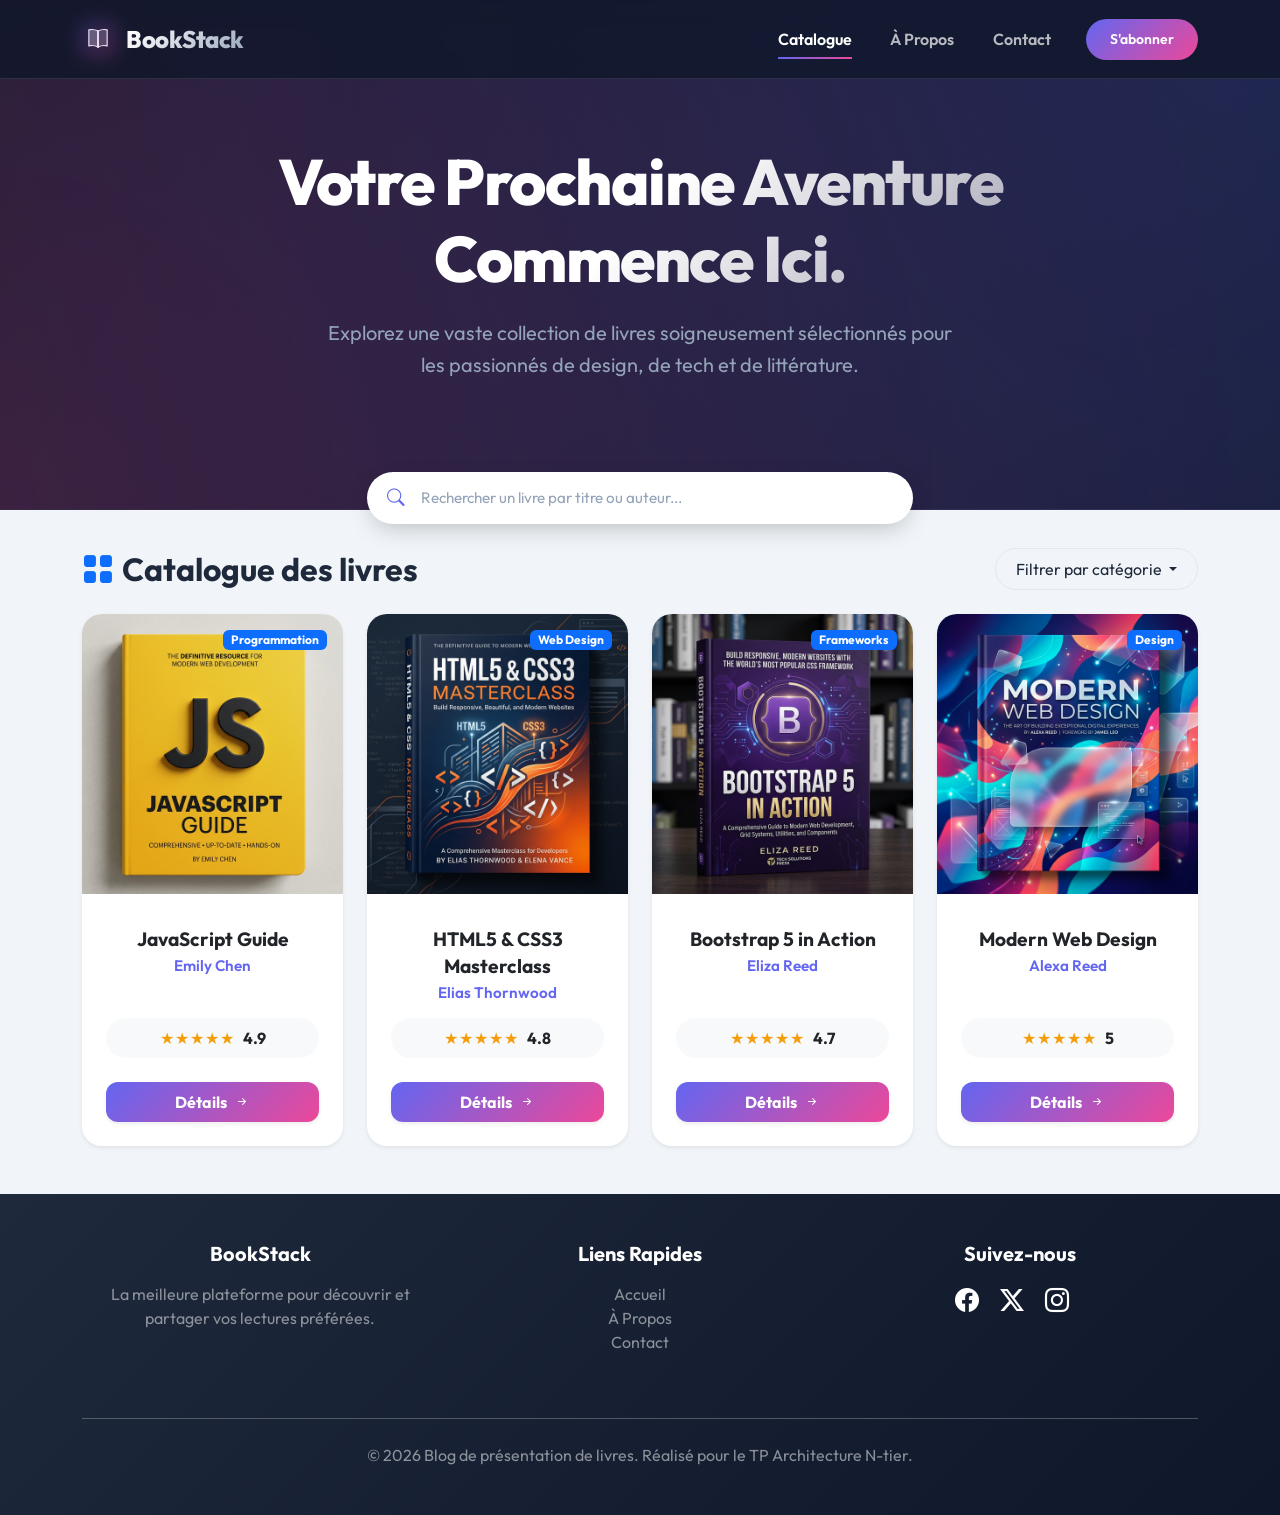
==== index.html @ 4e2bad10 "Initial commit: BookStack modern blog design" ====
<!DOCTYPE html>
<html lang="fr">
<head>
    <meta charset="UTF-8">
    <meta name="viewport" content="width=device-width, initial-scale=1.0">
    <title>Mon Blog De Livres - Catalogue</title>
    <link href="https://cdn.jsdelivr.net/npm/bootstrap@5.3.0/dist/css/bootstrap.min.css" rel="stylesheet">
    <link rel="stylesheet" href="https://cdn.jsdelivr.net/npm/bootstrap-icons@1.11.1/font/bootstrap-icons.css">
    <link href="https://fonts.googleapis.com/css2?family=Outfit:wght@300;400;600;700&display=swap" rel="stylesheet">
    <link rel="stylesheet" href="css/style.css">
</head>
<body>

    <!-- ① MODERN NAVBAR -->
    <nav class="navbar navbar-expand-lg navbar-dark fixed-top">
        <div class="container">
            <a class="navbar-brand" href="index.html">
                <div class="brand-logo-wrapper">
                    <div class="brand-logo-bg"></div>
                    <svg width="32" height="32" viewBox="0 0 56 56" fill="none" xmlns="http://www.w3.org/2000/svg">
                        <path d="M28 14 L28 42" stroke="white" stroke-width="3" stroke-linecap="round"/>
                        <path d="M12 12 Q20 10 28 14 L28 42 Q20 38 12 40 Z" fill="rgba(255,255,255,0.3)" stroke="white" stroke-width="2"/>
                        <path d="M44 12 Q36 10 28 14 L28 42 Q36 38 44 40 Z" fill="rgba(255,255,255,0.2)" stroke="white" stroke-width="2"/>
                    </svg>
                </div>
                BookStack
            </a>
            <button class="navbar-toggler" type="button" data-bs-toggle="collapse" data-bs-target="#navbarNav">
                <span class="navbar-toggler-icon"></span>
            </button>
            <div class="collapse navbar-collapse" id="navbarNav">
                <ul class="navbar-nav ms-auto align-items-center">
                    <li class="nav-item"><a class="nav-link active" href="index.html">Catalogue</a></li>
                    <li class="nav-item"><a class="nav-link" href="about.html">À Propos</a></li>
                    <li class="nav-item"><a class="nav-link" href="contact.html">Contact</a></li>
                    <li class="nav-item ms-lg-3">
                        <a href="#" class="btn btn-primary btn-sm rounded-pill px-4">S'abonner</a>
                    </li>
                </ul>
            </div>
        </div>
    </nav>

    <!-- ② HERO SECTION -->
    <section class="hero-section">
        <div class="container mt-4">
            <h1 class="hero-title">Votre Prochaine Aventure <br> Commence Ici.</h1>
            <p class="hero-subtitle">Explorez une vaste collection de livres soigneusement sélectionnés pour les passionnés de design, de tech et de littérature.</p>
        </div>
    </section>

    <!-- ③ SEARCH BAR — taille fixe, bien centrée -->
    <div class="search-wrapper">
        <div class="container">
            <div class="row justify-content-center">
                <div class="col-12 col-sm-10 col-md-8 col-lg-6">
                    <div class="search-box">
                        <span class="search-icon">
                            <i class="bi bi-search"></i>
                        </span>
                        <input type="text" id="search-input" class="search-field"
                               placeholder="Rechercher un livre par titre ou auteur...">
                    </div>
                </div>
            </div>
        </div>
    </div>

    <!-- ④ CONTENU PRINCIPAL -->
    <main class="container my-4">
        <div class="d-flex justify-content-between align-items-center mb-4 flex-wrap gap-3">
            <h2 class="fw-bold m-0">
                <i class="bi bi-grid-fill me-2 text-primary"></i>Catalogue des livres
            </h2>
            <div class="dropdown">
                <button class="btn btn-outline-secondary dropdown-toggle" type="button" data-bs-toggle="dropdown">
                    Filtrer par catégorie
                </button>
                <ul class="dropdown-menu">
                    <li><a class="dropdown-item category-filter" href="#" data-category="all">Toutes</a></li>
                    <li><a class="dropdown-item category-filter" href="#" data-category="Programmation">Programmation</a></li>
                    <li><a class="dropdown-item category-filter" href="#" data-category="Web Design">Web Design</a></li>
                    <li><a class="dropdown-item category-filter" href="#" data-category="Frameworks">Frameworks</a></li>
                    <li><a class="dropdown-item category-filter" href="#" data-category="Design">Design</a></li>
                </ul>
            </div>
        </div>

        <section id="book-list" class="row g-4">
            <div class="text-center py-5">
                <div class="spinner-border text-primary" role="status"></div>
                <p class="mt-2">Chargement du catalogue...</p>
            </div>
        </section>
    </main>

    <!-- FOOTER -->
    <footer class="text-white text-center py-5 mt-auto">
        <div class="container">
            <div class="row">
                <div class="col-md-4 mb-4">
                    <h5 class="fw-bold mb-3">BookStack</h5>
                    <p class="text-white-50">La meilleure plateforme pour découvrir et partager vos lectures préférées.</p>
                </div>
                <div class="col-md-4 mb-4">
                    <h5 class="fw-bold mb-3">Liens Rapides</h5>
                    <ul class="list-unstyled">
                        <li><a href="index.html" class="text-white-50 text-decoration-none">Accueil</a></li>
                        <li><a href="about.html" class="text-white-50 text-decoration-none">À Propos</a></li>
                        <li><a href="contact.html" class="text-white-50 text-decoration-none">Contact</a></li>
                    </ul>
                </div>
                <div class="col-md-4 mb-4">
                    <h5 class="fw-bold mb-3">Suivez-nous</h5>
                    <div class="fs-4">
                        <i class="bi bi-facebook me-3"></i>
                        <i class="bi bi-twitter-x me-3"></i>
                        <i class="bi bi-instagram me-3"></i>
                    </div>
                </div>
            </div>
            <hr class="my-4 opacity-25">
            <p class="mb-0 text-white-50">&copy; 2026 Blog de présentation de livres. Réalisé pour le TP Architecture N-tier.</p>
        </div>
    </footer>

    <script src="https://cdn.jsdelivr.net/npm/bootstrap@5.3.0/dist/js/bootstrap.bundle.min.js"></script>
    <script src="js/app.js"></script>
</body>
</html>
---- css/style.css ----
@import url('https://fonts.googleapis.com/css2?family=Outfit:wght@300;400;600;700&display=swap');

:root {
    --primary-color: #6366f1;
    --primary-hover: #4f46e5;
    --secondary-color: #ec4899;
    --dark-bg: #0f172a;
    --card-bg: #ffffff;
    --text-main: #1e293b;
    --text-muted: #64748b;
    --glass-bg: rgba(255, 255, 255, 0.7);
    --glass-border: rgba(255, 255, 255, 0.3);
}

* {
    margin: 0;
    padding: 0;
    box-sizing: border-box;
}

body {
    display: flex;
    flex-direction: column;
    min-height: 100vh;
    background-color: #f1f5f9;
    font-family: 'Outfit', sans-serif;
    color: var(--text-main);
}

/*  HEADER & NAVBAR COMBINED */
.navbar {
    background: rgba(15, 23, 42, 0.8) !important;
    backdrop-filter: blur(12px);
    -webkit-backdrop-filter: blur(12px);
    border-bottom: 1px solid rgba(255, 255, 255, 0.1);
    padding: 1rem 0;
    transition: all 0.4s ease;
}

.navbar-brand {
    font-size: 1.5rem;
    font-weight: 800 !important;
    letter-spacing: -0.5px;
    background: linear-gradient(135deg, #fff 30%, #94a3b8 100%);
    -webkit-background-clip: text;
    background-clip: text;
    -webkit-text-fill-color: transparent;
    display: flex;
    align-items: center;
}

.brand-logo-wrapper {
    position: relative;
    display: flex;
    align-items: center;
    justify-content: center;
    margin-right: 12px;
}

.brand-logo-bg {
    position: absolute;
    width: 40px;
    height: 40px;
    background: linear-gradient(135deg, var(--primary-color), var(--secondary-color));
    border-radius: 12px;
    opacity: 0.2;
    filter: blur(8px);
    animation: pulse 3s infinite;
}

@keyframes pulse {
    0% { transform: scale(1); opacity: 0.2; }
    50% { transform: scale(1.2); opacity: 0.4; }
    100% { transform: scale(1); opacity: 0.2; }
}

.nav-link {
    font-weight: 600;
    padding: 0.5rem 1.2rem !important;
    color: rgba(255, 255, 255, 0.7) !important;
    transition: all 0.3s cubic-bezier(0.4, 0, 0.2, 1);
    position: relative;
}

.nav-link::after {
    content: '';
    position: absolute;
    bottom: 0;
    left: 1.2rem;
    right: 1.2rem;
    height: 2px;
    background: linear-gradient(90deg, var(--primary-color), var(--secondary-color));
    transform: scaleX(0);
    transition: transform 0.3s ease;
}

.nav-link:hover {
    color: #fff !important;
    transform: translateY(-1px);
}

.nav-link:hover::after {
    transform: scaleX(1);
}

.nav-link.active {
    color: #fff !important;
}

.nav-link.active::after {
    transform: scaleX(1);
}

/* HERO SECTION (replaces header on index) */
.hero-section {
    background: radial-gradient(circle at top right, rgba(99, 102, 241, 0.2), transparent),
                radial-gradient(circle at bottom left, rgba(236, 72, 153, 0.2), transparent),
                var(--dark-bg);
    padding: 120px 0 80px;
    text-align: center;
    color: white;
    border-bottom: 1px solid rgba(255, 255, 255, 0.05);
}

.hero-title {
    font-size: 4rem;
    font-weight: 800;
    margin-bottom: 1.2rem;
    background: linear-gradient(135deg, #fff 50%, rgba(255,255,255,0.4) 100%);
    -webkit-background-clip: text;
    background-clip: text;
    -webkit-text-fill-color: transparent;
    letter-spacing: -1.5px;
}

.hero-subtitle {
    font-size: 1.25rem;
    color: #94a3b8;
    max-width: 650px;
    margin: 0 auto 3rem;
    line-height: 1.6;
}

/* SEARCH BAR INTEGRATION */
.search-wrapper {
    margin-top: -38px;
    position: relative;
    z-index: 100;
}

.search-box {
    display: flex;
    align-items: center;
    background: #ffffff;
    border-radius: 50px;
    box-shadow: 0 8px 24px -6px rgba(0, 0, 0, 0.25);
    overflow: hidden;
    /* Hauteur fixe pour éviter les décalages */
    height: 52px;
}

.search-icon {
    display: flex;
    align-items: center;
    padding: 0 16px 0 20px;
    color: var(--primary-color);
    font-size: 1.1rem;
    flex-shrink: 0;
}

.search-field {
    flex: 1;
    border: none;
    outline: none;
    font-family: 'Outfit', sans-serif;
    font-size: 0.95rem;
    color: var(--text-main);
    background: transparent;
    padding: 0 20px 0 0;
    height: 100%;
}

.search-field::placeholder {
    color: #94a3b8;
}

/* BOOK CARDS */
.book-card {
    transition: all 0.4s cubic-bezier(0.4, 0, 0.2, 1);
    border: none;
    border-radius: 20px;
    overflow: hidden;
    height: 100%;
    background: var(--card-bg);
    box-shadow: 0 4px 6px -1px rgb(0 0 0 / 0.1), 0 2px 4px -2px rgb(0 0 0 / 0.1);
}

.book-card:hover {
    transform: translateY(-8px);
    box-shadow: 0 25px 30px -12px rgba(0, 0, 0, 0.2);
}

.book-card .card-img-top {
    height: 280px;
    object-fit: cover;
    transition: transform 0.5s ease;
}

.book-card:hover .card-img-top {
    transform: scale(1.03);
}

.card-body {
    padding: 1.5rem;
}

.card-title {
    font-weight: 700;
    font-size: 1.2rem;
    margin-bottom: 0.5rem;
    line-height: 1.4;
}

.card-subtitle {
    color: var(--primary-color) !important;
    font-weight: 600;
    font-size: 0.95rem;
}

.card-text {
    color: var(--text-muted);
    font-size: 0.9rem;
    margin: 0.75rem 0;
}

/* Badge catégorie */
.badge-category {
    background: linear-gradient(135deg, var(--primary-color), var(--secondary-color));
    font-size: 0.7rem;
    padding: 5px 12px;
    border-radius: 50px;
    display: inline-block;
    color: white;
    font-weight: 600;
    letter-spacing: 0.3px;
}

/* DETAIL PAGE */
.book-detail-img {
    border-radius: 24px;
    box-shadow: 0 25px 50px -12px rgb(0 0 0 / 0.25);
    transition: transform 0.3s ease;
    max-height: 480px;
    object-fit: cover;
    width: 100%;
}

.book-detail-img:hover {
    transform: rotate(-1deg) scale(1.01);
}

.glass-card {
    background: var(--glass-bg);
    backdrop-filter: blur(10px);
    border: 1px solid var(--glass-border);
    border-radius: 24px;
}

/*  REVIEWS — étoiles corrigées*/
.review-item {
    background: white;
    border-radius: 16px;
    padding: 20px;
    margin-bottom: 16px;
    box-shadow: 0 1px 3px 0 rgb(0 0 0 / 0.1);
    border-left: 6px solid var(--primary-color);
    animation: slideIn 0.5s ease-out;
}

/* Étoiles plein / vides bien distinctes */
.stars-full {
    color: #f59e0b;          /* ambre-400 */
    font-size: 1rem;
    letter-spacing: 1px;
    line-height: 1;
}

.stars-empty {
    color: #cbd5e1;          /* gris clair */
    font-size: 1rem;
    letter-spacing: 1px;
    line-height: 1;
}

/* Conteneur étoiles groupé */
.star-rating {
    display: inline-flex;
    align-items: center;
    gap: 0;
}

@keyframes slideIn {
    from {
        opacity: 0;
        transform: translateX(-20px);
    }
    to {
        opacity: 1;
        transform: translateX(0);
    }
}

/*  BUTTONS */
.btn-primary {
    background: linear-gradient(135deg, var(--primary-color), var(--secondary-color));
    border: none;
    border-radius: 12px;
    padding: 10px 24px;
    font-weight: 600;
    transition: all 0.3s ease;
}

.btn-primary:hover {
    transform: translateY(-2px);
    box-shadow: 0 10px 20px -8px var(--primary-color);
    background: linear-gradient(135deg, var(--primary-hover), #db2777);
}

.btn-outline-secondary {
    border-radius: 50px;
    padding: 8px 20px;
    border-color: #e2e8f0;
    color: var(--text-main);
}

.btn-outline-secondary:hover {
    background: var(--primary-color);
    border-color: var(--primary-color);
}

/* FOOTER */
footer {
    background: linear-gradient(135deg, #1e293b, #0f172a) !important;
    color: white;
    margin-top: auto;
}

footer a:hover {
    color: var(--primary-color) !important;
    text-decoration: underline !important;
}

/* DROPDOWN */
.dropdown-menu {
    border: none;
    border-radius: 16px;
    box-shadow: 0 20px 25px -5px rgba(0, 0, 0, 0.2);
    padding: 8px;
}

.dropdown-item {
    border-radius: 10px;
    padding: 8px 16px;
    transition: all 0.2s ease;
}

.dropdown-item:hover {
    background: linear-gradient(135deg, var(--primary-color), var(--secondary-color));
    color: white;
    transform: translateX(5px);
}

/* RESPONSIVE*/
@media (max-width: 991px) {
    .navbar-collapse {
        background: rgba(15, 23, 42, 0.95);
        margin: 1rem -1rem -1rem;
        padding: 1.5rem;
        border-radius: 0 0 20px 20px;
        backdrop-filter: blur(20px);
    }
}

@media (max-width: 768px) {
    .hero-title {
        font-size: 2.5rem;
    }

    .hero-section {
        padding: 100px 0 60px;
    }

    .book-card .card-img-top {
        height: 220px;
    }
}

/* ABOUT PAGE SPECIFIC */
.icon-box {
    width: 64px;
    height: 64px;
    background: linear-gradient(135deg, var(--primary-color), var(--secondary-color));
    border-radius: 16px;
    display: flex;
    align-items: center;
    justify-content: center;
    font-size: 1.5rem;
    color: white;
    margin-bottom: 1.5rem;
    box-shadow: 0 10px 20px -5px rgba(99, 102, 241, 0.4);
}

.stat-card {
    background: white;
    padding: 2rem;
    border-radius: 24px;
    text-align: center;
    border: 1px solid #f1f5f9;
    transition: all 0.3s ease;
}

.stat-card:hover {
    transform: translateY(-5px);
    box-shadow: 0 20px 25px -5px rgba(0, 0, 0, 0.05);
}

.stat-number {
    font-size: 2.5rem;
    font-weight: 800;
    background: linear-gradient(135deg, var(--primary-color), var(--secondary-color));
    -webkit-background-clip: text;
    background-clip: text;
    -webkit-text-fill-color: transparent;
}

/* CONTACT PAGE SPECIFIC */
.contact-info-card {
    background: linear-gradient(135deg, #1e293b, #0f172a);
    color: white;
    padding: 3rem;
    border-radius: 24px;
    height: 100%;
}

.contact-form-card {
    background: white;
    padding: 3rem;
    border-radius: 24px;
    border: 1px solid #f1f5f9;
    box-shadow: 0 10px 30px -10px rgba(0, 0, 0, 0.05);
}

.form-control:focus, .form-select:focus {
    border-color: var(--primary-color);
    box-shadow: 0 0 0 4px rgba(99, 102, 241, 0.1);
}

/* ANIMATIONS */
.spinner-border {
    width: 3rem;
    height: 3rem;
}

#book-list {
    animation: fadeIn 0.8s ease-out;
}

@keyframes fadeIn {
    from {
        opacity: 0;
        transform: translateY(20px);
    }
    to {
        opacity: 1;
        transform: translateY(0);
    }
}
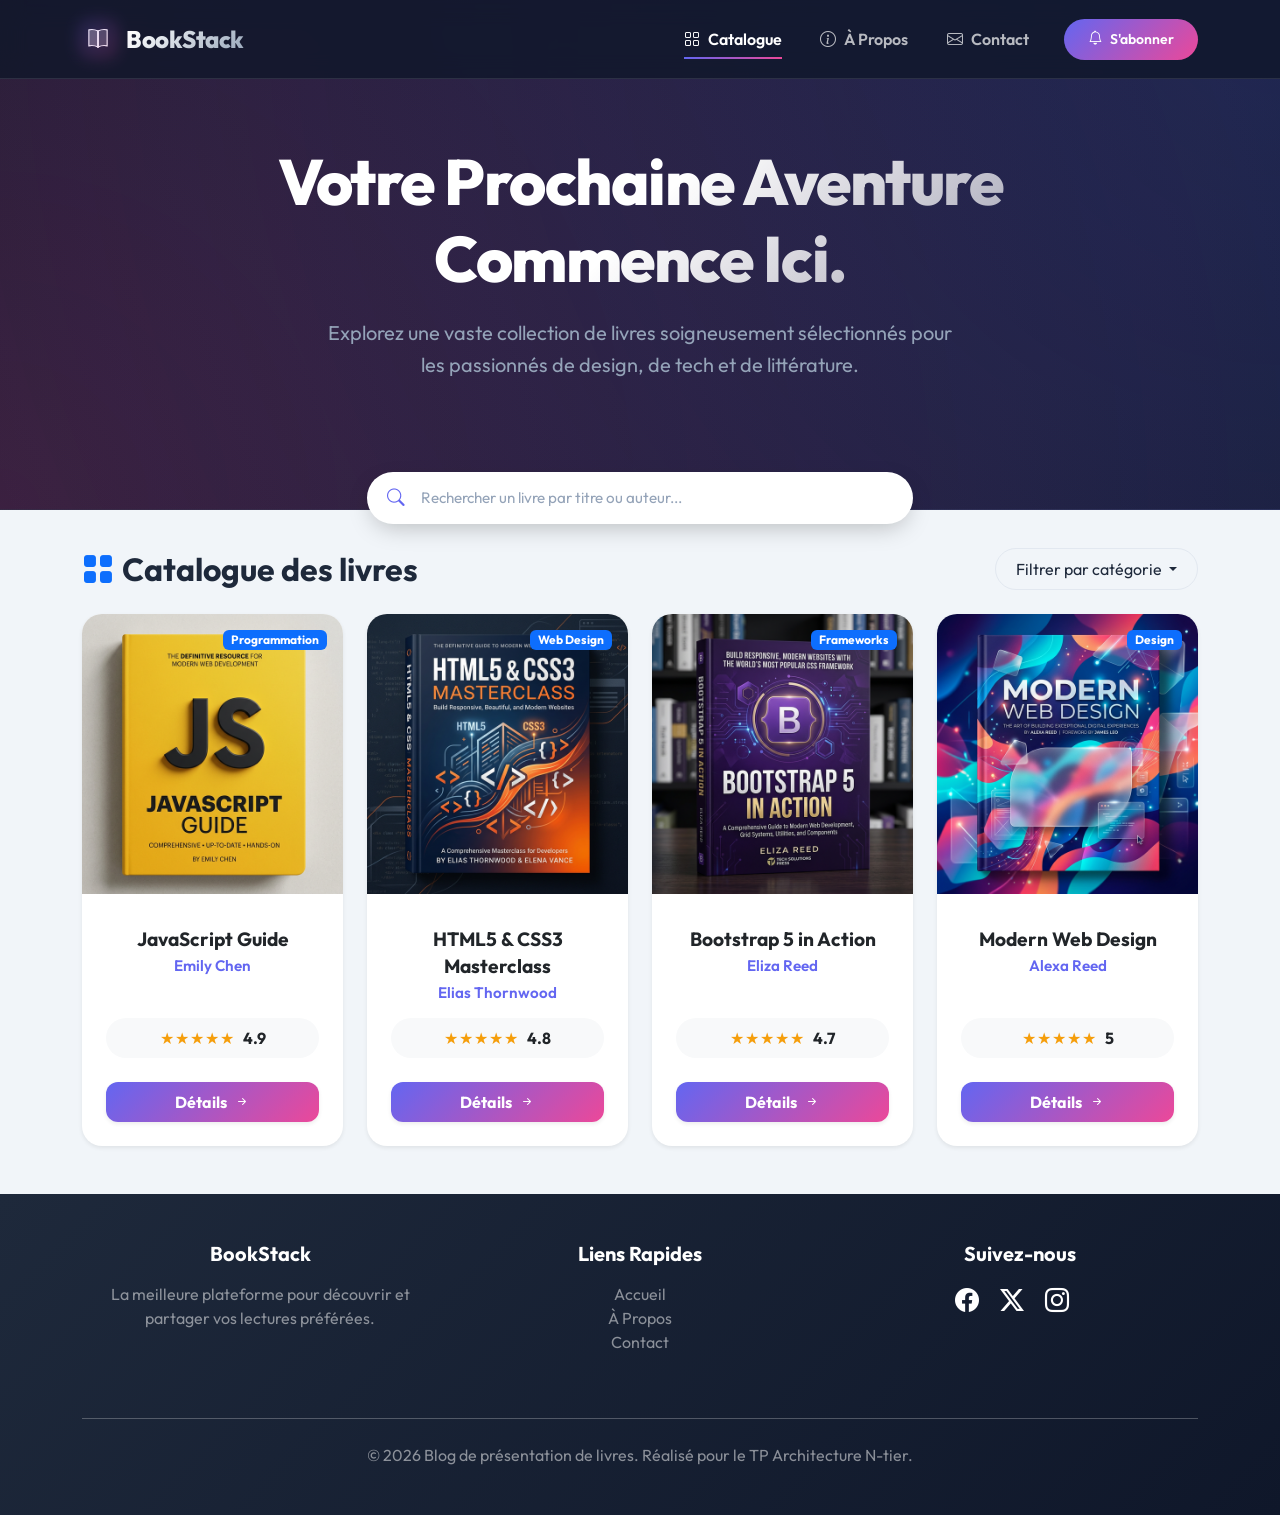
==== commit e4f188d1: "feat: add icons to navbar links" ====
--- a/index.html
+++ b/index.html
@@ -1,5 +1,6 @@
 <!DOCTYPE html>
 <html lang="fr">
+
 <head>
     <meta charset="UTF-8">
     <meta name="viewport" content="width=device-width, initial-scale=1.0">
@@ -9,18 +10,21 @@
     <link href="https://fonts.googleapis.com/css2?family=Outfit:wght@300;400;600;700&display=swap" rel="stylesheet">
     <link rel="stylesheet" href="css/style.css">
 </head>
+
 <body>
 
-    <!-- ① MODERN NAVBAR -->
+
     <nav class="navbar navbar-expand-lg navbar-dark fixed-top">
         <div class="container">
             <a class="navbar-brand" href="index.html">
                 <div class="brand-logo-wrapper">
                     <div class="brand-logo-bg"></div>
                     <svg width="32" height="32" viewBox="0 0 56 56" fill="none" xmlns="http://www.w3.org/2000/svg">
-                        <path d="M28 14 L28 42" stroke="white" stroke-width="3" stroke-linecap="round"/>
-                        <path d="M12 12 Q20 10 28 14 L28 42 Q20 38 12 40 Z" fill="rgba(255,255,255,0.3)" stroke="white" stroke-width="2"/>
-                        <path d="M44 12 Q36 10 28 14 L28 42 Q36 38 44 40 Z" fill="rgba(255,255,255,0.2)" stroke="white" stroke-width="2"/>
+                        <path d="M28 14 L28 42" stroke="white" stroke-width="3" stroke-linecap="round" />
+                        <path d="M12 12 Q20 10 28 14 L28 42 Q20 38 12 40 Z" fill="rgba(255,255,255,0.3)" stroke="white"
+                            stroke-width="2" />
+                        <path d="M44 12 Q36 10 28 14 L28 42 Q36 38 44 40 Z" fill="rgba(255,255,255,0.2)" stroke="white"
+                            stroke-width="2" />
                     </svg>
                 </div>
                 BookStack
@@ -30,26 +34,26 @@
             </button>
             <div class="collapse navbar-collapse" id="navbarNav">
                 <ul class="navbar-nav ms-auto align-items-center">
-                    <li class="nav-item"><a class="nav-link active" href="index.html">Catalogue</a></li>
-                    <li class="nav-item"><a class="nav-link" href="about.html">À Propos</a></li>
-                    <li class="nav-item"><a class="nav-link" href="contact.html">Contact</a></li>
+                    <li class="nav-item"><a class="nav-link active" href="index.html"><i class="bi bi-grid me-2"></i>Catalogue</a></li>
+                    <li class="nav-item"><a class="nav-link" href="about.html"><i class="bi bi-info-circle me-2"></i>À Propos</a></li>
+                    <li class="nav-item"><a class="nav-link" href="contact.html"><i class="bi bi-envelope me-2"></i>Contact</a></li>
                     <li class="nav-item ms-lg-3">
-                        <a href="#" class="btn btn-primary btn-sm rounded-pill px-4">S'abonner</a>
+                        <a href="#" class="btn btn-primary btn-sm rounded-pill px-4"><i class="bi bi-bell me-2"></i>S'abonner</a>
                     </li>
                 </ul>
             </div>
         </div>
     </nav>
 
-    <!-- ② HERO SECTION -->
     <section class="hero-section">
         <div class="container mt-4">
             <h1 class="hero-title">Votre Prochaine Aventure <br> Commence Ici.</h1>
-            <p class="hero-subtitle">Explorez une vaste collection de livres soigneusement sélectionnés pour les passionnés de design, de tech et de littérature.</p>
+            <p class="hero-subtitle">Explorez une vaste collection de livres soigneusement sélectionnés pour les
+                passionnés de design, de tech et de littérature.</p>
         </div>
     </section>
 
-    <!-- ③ SEARCH BAR — taille fixe, bien centrée -->
+
     <div class="search-wrapper">
         <div class="container">
             <div class="row justify-content-center">
@@ -59,14 +63,14 @@
                             <i class="bi bi-search"></i>
                         </span>
                         <input type="text" id="search-input" class="search-field"
-                               placeholder="Rechercher un livre par titre ou auteur...">
+                            placeholder="Rechercher un livre par titre ou auteur...">
                     </div>
                 </div>
             </div>
         </div>
     </div>
 
-    <!-- ④ CONTENU PRINCIPAL -->
+
     <main class="container my-4">
         <div class="d-flex justify-content-between align-items-center mb-4 flex-wrap gap-3">
             <h2 class="fw-bold m-0">
@@ -78,7 +82,8 @@
                 </button>
                 <ul class="dropdown-menu">
                     <li><a class="dropdown-item category-filter" href="#" data-category="all">Toutes</a></li>
-                    <li><a class="dropdown-item category-filter" href="#" data-category="Programmation">Programmation</a></li>
+                    <li><a class="dropdown-item category-filter" href="#"
+                            data-category="Programmation">Programmation</a></li>
                     <li><a class="dropdown-item category-filter" href="#" data-category="Web Design">Web Design</a></li>
                     <li><a class="dropdown-item category-filter" href="#" data-category="Frameworks">Frameworks</a></li>
                     <li><a class="dropdown-item category-filter" href="#" data-category="Design">Design</a></li>
@@ -94,13 +99,14 @@
         </section>
     </main>
 
-    <!-- FOOTER -->
+
     <footer class="text-white text-center py-5 mt-auto">
         <div class="container">
             <div class="row">
                 <div class="col-md-4 mb-4">
                     <h5 class="fw-bold mb-3">BookStack</h5>
-                    <p class="text-white-50">La meilleure plateforme pour découvrir et partager vos lectures préférées.</p>
+                    <p class="text-white-50">La meilleure plateforme pour découvrir et partager vos lectures préférées.
+                    </p>
                 </div>
                 <div class="col-md-4 mb-4">
                     <h5 class="fw-bold mb-3">Liens Rapides</h5>
@@ -120,11 +126,13 @@
                 </div>
             </div>
             <hr class="my-4 opacity-25">
-            <p class="mb-0 text-white-50">&copy; 2026 Blog de présentation de livres. Réalisé pour le TP Architecture N-tier.</p>
+            <p class="mb-0 text-white-50">&copy; 2026 Blog de présentation de livres. Réalisé pour le TP Architecture
+                N-tier.</p>
         </div>
     </footer>
 
     <script src="https://cdn.jsdelivr.net/npm/bootstrap@5.3.0/dist/js/bootstrap.bundle.min.js"></script>
     <script src="js/app.js"></script>
 </body>
+
 </html>
